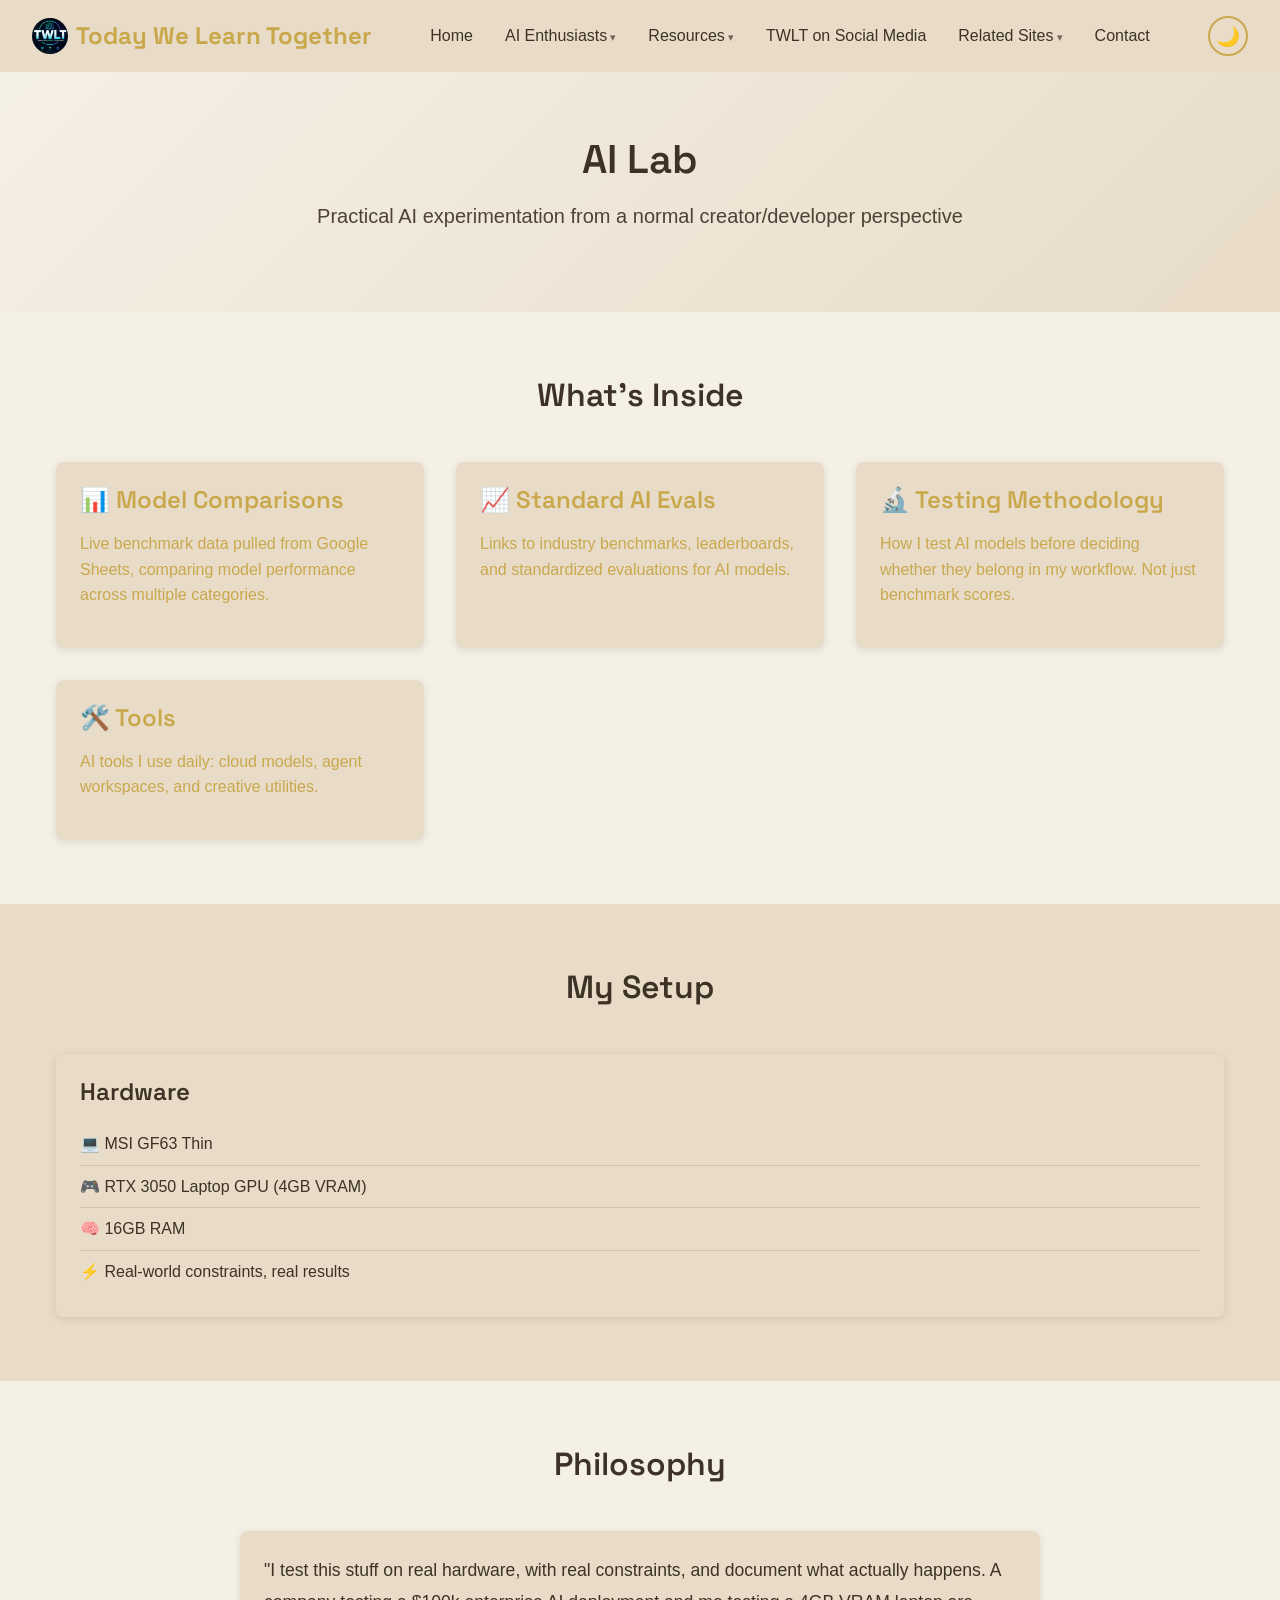
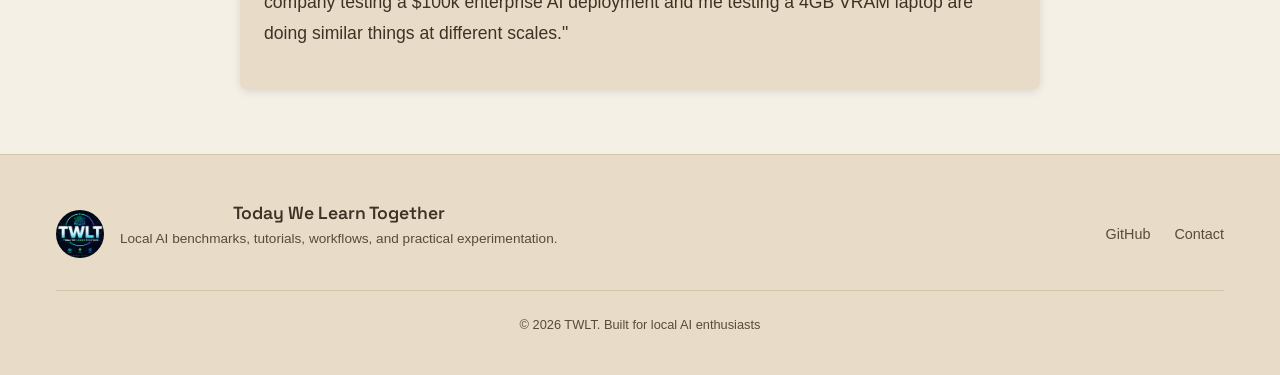
==== ai-lab.html @ fb03bf7e "First iteration" ====
<!DOCTYPE html>
<html lang="en">
<head>
    <meta charset="UTF-8">
    <meta name="viewport" content="width=device-width, initial-scale=1.0">
    <meta name="description" content="AI Lab - Model database, benchmarks, testing methodology, and tools for local AI experimentation.">
    <meta property="og:title" content="AI Lab | Today We Learn Together">
    <meta property="og:description" content="Model database, benchmarks, testing methodology, and tools for local AI experimentation.">
    <meta property="og:type" content="website">
    <meta property="og:url" content="https://petalscroll-studios.github.io/twlt/ai-lab.html">
    <meta property="og:image" content="https://petalscroll-studios.github.io/twlt/assets/images/og-image.jpg">
    <meta name="twitter:card" content="summary_large_image">
    <meta name="twitter:title" content="AI Lab | Today We Learn Together">
    <meta name="twitter:description" content="Model database, benchmarks, testing methodology, and tools for local AI experimentation.">
    <meta name="twitter:image" content="https://petalscroll-studios.github.io/twlt/assets/images/og-image.jpg">
    <link rel="icon" type="image/x-icon" href="favicon.ico">
    <title>AI Lab | Today We Learn Together</title>
    <link rel="stylesheet" href="css/base.css">
    <link rel="stylesheet" href="css/themes.css">
    <link rel="stylesheet" href="css/components.css">
    <link rel="stylesheet" href="css/responsive.css">
    <link rel="stylesheet" href="css/dropdowns.css">
    <link rel="stylesheet" href="css/site.css">
</head>
<body>
        <header>
        <nav class="navbar">
            <a href="index.html" class="logo"><img src="TWLT_emblem.png" alt="" class="nav-emblem"> Today We Learn Together</a>
            <button class="nav-toggle" aria-label="Toggle navigation">
                <span></span><span></span><span></span>
            </button>
            <ul class="nav-links">
                <li><a href="index.html">Home</a></li>
                <li class="nav-item">
                    <a>AI Enthusiasts</a>
                    <ul class="dropdown-menu">
                        <li><a href="ai-lab.html">AI Lab</a></li>
                        <li><a href="ai-lab/model-comparisons.html">Model Comparisons</a></li>
                        <li><a href="ai-lab/standard-ai-evals.html">Standard AI Evals</a></li>
                        <li><a href="ai-lab/testing-methodology.html">Testing Methodology</a></li>
                        <li><a href="ai-lab/tools.html">Tools</a></li>
                    </ul>
                </li>
                <li class="nav-item">
                    <a>Resources</a>
                    <ul class="dropdown-menu">
                        <li><a href="resources/yt-walkthroughs.html">YT vid walkthroughs</a></li>
                        <li><a href="resources/guides.html">Guides w/o vids</a></li>
                        <li><a href="resources/downloads.html">Downloads</a></li>
                    </ul>
                </li>
                <li><a href="https://www.youtube.com/@TWLT-LocalAIEdition" target="_blank" rel="noopener">TWLT on Social Media</a></li>
                <li class="nav-item">
                    <a>Related Sites</a>
                    <ul class="dropdown-menu">
                        <li><a href="https://petalscroll-studios.github.io/richard-sees/index.html">Richard Sees</a></li>
                        <li><a href="https://petalscroll-studios.github.io/petalscroll-studios/index.html">Petalscroll Studios (CC'''s)</a></li>
                        <li><a href="other-content-creators.html">Other Content Creators</a></li>
                    </ul>
                </li>
                <li><a href="contact.html">Contact</a></li>
            </ul>
            <button class="theme-toggle" aria-label="Toggle theme">🌙</button>
        </nav>
    </header>

    <main>
        <section class="hero">
            <div class="container">
                <h1>AI Lab</h1>
                <p>Practical AI experimentation from a normal creator/developer perspective</p>
            </div>
        </section>

        <section class="section">
            <div class="container">
                <h2 class="section-title">What's Inside</h2>
                <div class="grid-2">
                    <a href="ai-lab/model-comparisons.html" class="card">
                        <h3>📊 Model Comparisons</h3>
                        <p>Live benchmark data pulled from Google Sheets, comparing model performance across multiple categories.</p>
                    </a>
                    <a href="ai-lab/standard-ai-evals.html" class="card">
                        <h3>📈 Standard AI Evals</h3>
                        <p>Links to industry benchmarks, leaderboards, and standardized evaluations for AI models.</p>
                    </a>
                    <a href="ai-lab/testing-methodology.html" class="card">
                        <h3>🔬 Testing Methodology</h3>
                        <p>How I test AI models before deciding whether they belong in my workflow. Not just benchmark scores.</p>
                    </a>
                    <a href="ai-lab/tools.html" class="card">
                        <h3>🛠️ Tools</h3>
                        <p>AI tools I use daily: cloud models, agent workspaces, and creative utilities.</p>
                    </a>
                </div>
            </div>
        </section>

        <section class="section" style="background-color: var(--bg-secondary);">
            <div class="container">
                <h2 class="section-title">My Setup</h2>
                <div class="card">
                    <h3>Hardware</h3>
                    <ul style="list-style: none; padding: 0;">
                        <li style="padding: 0.5rem 0; border-bottom: 1px solid var(--border-color);">💻 MSI GF63 Thin</li>
                        <li style="padding: 0.5rem 0; border-bottom: 1px solid var(--border-color);">🎮 RTX 3050 Laptop GPU (4GB VRAM)</li>
                        <li style="padding: 0.5rem 0; border-bottom: 1px solid var(--border-color);">🧠 16GB RAM</li>
                        <li style="padding: 0.5rem 0;">⚡ Real-world constraints, real results</li>
                    </ul>
                </div>
            </div>
        </section>

        <section class="section">
            <div class="container">
                <h2 class="section-title">Philosophy</h2>
                <div class="card" style="max-width: 800px; margin: 0 auto;">
                    <p style="font-size: 1.1rem; line-height: 1.8;">"I test this stuff on real hardware, with real constraints, and document what actually happens. A company testing a $100k enterprise AI deployment and me testing a 4GB VRAM laptop are doing similar things at different scales."</p>
                </div>
            </div>
        </section>
    </main>

        <footer class="site-footer">
        <div class="container">
            <div class="footer-content">
                <div class="footer-brand">
                    <img src="TWLT_emblem.png" alt="TWLT emblem" class="footer-emblem">
                    <div class="footer-info">
                        <h3 class="footer-title">Today We Learn Together</h3>
                        <p class="footer-description">Local AI benchmarks, tutorials, workflows, and practical experimentation.</p>
                    </div>
                </div>
                <div class="footer-links">
                    <a href="#">GitHub</a>
                    <a href="contact.html">Contact</a>
                </div>
            </div>
            <div class="footer-bottom">
                <p>&copy; 2026 TWLT. Built for local AI enthusiasts</p>
            </div>
        </div>
    </footer>

    <script src="js/theme.js"></script>
    <script src="js/nav.js"></script>
</body>
</html>
---- css/base.css ----
/* base.css */
*, *::before, *::after {
    box-sizing: border-box;
    margin: 0;
    padding: 0;
}

html {
    font-size: 16px;
    scroll-behavior: smooth;
}

body {
    font-family: 'Inter', -apple-system, BlinkMacSystemFont, 'Segoe UI', Roboto, sans-serif;
    line-height: 1.6;
    min-height: 100vh;
    display: flex;
    flex-direction: column;
    background-color: var(--bg-primary);
    color: var(--text-primary);
}

a {
    color: var(--accent-primary);
    text-decoration: none;
    transition: color 0.3s ease;
}

a:hover {
    color: var(--accent-secondary);
}

img {
    max-width: 100%;
    height: auto;
}

.container {
    width: 100%;
    max-width: 1200px;
    margin: 0 auto;
    padding: 0 1rem;
}

/* Typography */
h1, h2, h3, h4, h5, h6 {
    font-weight: 600;
    line-height: 1.2;
    margin-bottom: 1rem;
}

h1 { font-size: 2.5rem; }
h2 { font-size: 2rem; }
h3 { font-size: 1.5rem; }
h4 { font-size: 1.25rem; }

p {
    margin-bottom: 1rem;
}

/* Navigation */
.navbar {
    display: flex;
    justify-content: space-between;
    align-items: center;
    padding: 1rem 2rem;
    background-color: var(--bg-secondary);
    position: sticky;
    top: 0;
    z-index: 100;
}

.logo {
    font-size: 1.5rem;
    font-weight: 700;
    color: var(--accent-primary);
}

.nav-links {
    display: flex;
    list-style: none;
    gap: 2rem;
}

.nav-links a {
    color: var(--text-primary);
    font-weight: 500;
}

.nav-links a:hover,
.nav-links a.active {
    color: var(--accent-primary);
}

.nav-toggle {
    display: none;
    flex-direction: column;
    gap: 5px;
    background: none;
    border: none;
    cursor: pointer;
}

.nav-toggle span {
    width: 25px;
    height: 3px;
    background-color: var(--text-primary);
    transition: 0.3s;
}

.theme-toggle {
    background: none;
    border: 2px solid var(--accent-primary);
    border-radius: 50%;
    width: 40px;
    height: 40px;
    font-size: 1.2rem;
    cursor: pointer;
    transition: all 0.3s ease;
}

.theme-toggle:hover {
    background-color: var(--accent-primary);
    color: var(--bg-primary);
}

/* Hero Section */
.hero {
    padding: 4rem 2rem;
    text-align: center;
    background: linear-gradient(135deg, var(--bg-primary), var(--bg-secondary));
}

.hero h1 {
    margin-bottom: 1rem;
}

.hero p {
    font-size: 1.25rem;
    opacity: 0.9;
}

/* Footer */
footer {
    margin-top: auto;
    padding: 2rem;
    text-align: center;
    background-color: var(--bg-secondary);
}

/* Mobile Responsive */
@media (max-width: 768px) {
    .nav-toggle {
        display: flex;
    }
    
    .nav-links {
        position: fixed;
        top: 70px;
        left: 0;
        right: 0;
        background-color: var(--bg-secondary);
        flex-direction: column;
        align-items: center;
        padding: 2rem;
        gap: 1.5rem;
        transform: translateY(-100%);
        opacity: 0;
        visibility: hidden;
        transition: all 0.3s ease;
    }
    
    .nav-links.active {
        transform: translateY(0);
        opacity: 1;
        visibility: visible;
    }
    
    h1 { font-size: 2rem; }
    h2 { font-size: 1.5rem; }
}
---- css/themes.css ----
/* themes.css */
:root {
    /* Hybrid Scroll (default for light mode) */
    --bg-primary: #f5f0e6;
    --bg-secondary: #e8dcc8;
    --accent-primary: #c9a84c;
    --accent-secondary: #b8860b;
    --text-primary: #3d3225;
    --text-secondary: #5a4a3a;
    --border-color: #d4c4a8;
    --shadow-color: rgba(0, 0, 0, 0.1);
}

[data-theme="dark"] {
    /* Dark Fantasy */
    --bg-primary: #0f0f23;
    --bg-secondary: #1a1a2e;
    --accent-primary: #9b59b6;
    --accent-secondary: #8e44ad;
    --text-primary: #e0e0e0;
    --text-secondary: #b0b0b0;
    --border-color: #3a3a5c;
    --shadow-color: rgba(0, 0, 0, 0.3);
}

@media (prefers-color-scheme: dark) {
    :root:not([data-theme="light"]) {
        --bg-primary: #0f0f23;
        --bg-secondary: #1a1a2e;
        --accent-primary: #9b59b6;
        --accent-secondary: #8e44ad;
        --text-primary: #e0e0e0;
        --text-secondary: #b0b0b0;
        --border-color: #3a3a5c;
        --shadow-color: rgba(0, 0, 0, 0.3);
    }
}
---- css/components.css ----
/* components.css */
/* Cards */
.card {
    background-color: var(--bg-secondary);
    border-radius: 8px;
    padding: 1.5rem;
    box-shadow: 0 2px 8px var(--shadow-color);
    transition: transform 0.3s ease, box-shadow 0.3s ease;
}

.card:hover {
    transform: translateY(-4px);
    box-shadow: 0 4px 16px var(--shadow-color);
}

/* Sections */
.section {
    padding: 4rem 2rem;
}

.section-title {
    text-align: center;
    margin-bottom: 3rem;
}

/* Grid layouts */
.grid-2 {
    display: grid;
    grid-template-columns: repeat(auto-fit, minmax(300px, 1fr));
    gap: 2rem;
}

.grid-3 {
    display: grid;
    grid-template-columns: repeat(auto-fit, minmax(250px, 1fr));
    gap: 1.5rem;
}

/* Buttons */
.btn {
    display: inline-block;
    padding: 0.75rem 1.5rem;
    border-radius: 4px;
    font-weight: 500;
    text-align: center;
    transition: all 0.3s ease;
    cursor: pointer;
}

.btn-primary {
    background-color: var(--accent-primary);
    color: var(--bg-primary);
    border: none;
}

.btn-primary:hover {
    background-color: var(--accent-secondary);
    color: var(--bg-primary);
}

.btn-secondary {
    background-color: transparent;
    color: var(--accent-primary);
    border: 2px solid var(--accent-primary);
}

.btn-secondary:hover {
    background-color: var(--accent-primary);
    color: var(--bg-primary);
}

/* Hero variants */
.hero-featured {
    padding: 6rem 2rem;
    text-align: center;
    background: linear-gradient(135deg, var(--bg-primary) 0%, var(--bg-secondary) 100%);
    position: relative;
    overflow: hidden;
}

.hero-actions {
    display: flex;
    gap: 1rem;
    justify-content: center;
    margin-top: 2rem;
}

/* Featured game card */
.featured-game {
    display: grid;
    grid-template-columns: 1fr 1fr;
    gap: 3rem;
    align-items: center;
    padding: 3rem;
}

@media (max-width: 768px) {
    .featured-game {
        grid-template-columns: 1fr;
        text-align: center;
    }
}

/* Stats */
.stats {
    display: flex;
    justify-content: center;
    gap: 3rem;
    flex-wrap: wrap;
    padding: 2rem;
}

.stat {
    text-align: center;
}

.stat-number {
    font-size: 2.5rem;
    font-weight: 700;
    color: var(--accent-primary);
}

.stat-label {
    font-size: 0.9rem;
    color: var(--text-secondary);
    text-transform: uppercase;
    letter-spacing: 1px;
}

/* Social links */
.social-links {
    display: flex;
    justify-content: center;
    gap: 1.5rem;
    margin-top: 2rem;
}

.social-links a {
    display: flex;
    align-items: center;
    justify-content: center;
    width: 50px;
    height: 50px;
    border-radius: 50%;
    background-color: var(--bg-secondary);
    color: var(--text-primary);
    font-size: 1.5rem;
    transition: all 0.3s ease;
}

.social-links a:hover {
    background-color: var(--accent-primary);
    color: var(--bg-primary);
    transform: scale(1.1);
}

/* Footer */
.site-footer {
    margin-top: auto;
    padding: 3rem 0 1.5rem;
    border-top: 1px solid var(--border-color);
    background-color: var(--bg-secondary);
}

.footer-content {
    display: flex;
    justify-content: space-between;
    align-items: center;
    flex-wrap: wrap;
    gap: 2rem;
    margin-bottom: 1.5rem;
}

.footer-brand {
    display: flex;
    align-items: center;
    gap: 1rem;
}

.footer-emblem {
    width: 48px;
    height: 48px;
    border-radius: 50%;
    object-fit: cover;
}

.footer-title {
    font-size: 1.1rem;
    margin-bottom: 0.25rem;
}

.footer-description {
    font-size: 0.85rem;
    color: var(--text-secondary);
}

.footer-links {
    display: flex;
    gap: 1.5rem;
}

.footer-links a {
    color: var(--text-secondary);
    font-size: 0.9rem;
}

.footer-links a:hover {
    color: var(--accent-primary);
}

.footer-bottom {
    text-align: center;
    padding-top: 1.5rem;
    border-top: 1px solid var(--border-color);
    font-size: 0.8rem;
    color: var(--text-secondary);
}

@media (max-width: 768px) {
    .footer-content {
        flex-direction: column;
        text-align: center;
    }
    .footer-brand {
        flex-direction: column;
    }
}
---- css/responsive.css ----
/* responsive.css */

/* Tablet */
@media (max-width: 992px) {
    .featured-game {
        grid-template-columns: 1fr;
        text-align: center;
    }
    
    .stats {
        gap: 2rem;
    }
    
    .game-info {
        grid-template-columns: 1fr;
    }
}

/* Mobile */
@media (max-width: 768px) {
    h1 { font-size: 2rem; }
    h2 { font-size: 1.5rem; }
    
    .section {
        padding: 3rem 1rem;
    }
    
    .hero-featured {
        padding: 4rem 1rem;
    }
    
    .grid-2, .grid-3 {
        grid-template-columns: 1fr;
    }
}

/* Small Mobile */
@media (max-width: 480px) {
    .navbar {
        padding: 1rem;
    }
    
    .logo {
        font-size: 1.25rem;
    }
    
    .btn {
        padding: 0.5rem 1rem;
        font-size: 0.9rem;
    }
    
    .hero h1 {
        font-size: 1.75rem;
    }
    
    .hero p {
        font-size: 1rem;
    }
    
    .social-links a {
        width: 40px;
        height: 40px;
        font-size: 1.2rem;
    }
    
    .featured-game {
        padding: 1.5rem;
    }
}
---- css/dropdowns.css ----
/* dropdowns.css - Navigation dropdown styles */

/* Dropdown container */
.nav-item {
    position: relative;
}

/* Dropdown toggle - items with dropdowns */
.nav-item > a::after {
    content: ' ▾';
    font-size: 0.7em;
    opacity: 0.7;
}

/* Dropdown menu */
.dropdown-menu {
    display: none;
    position: absolute;
    top: 100%;
    left: 0;
    min-width: 200px;
    background: var(--bg-secondary);
    border-radius: 4px;
    box-shadow: 0 4px 16px var(--shadow-color);
    z-index: 1000;
    list-style: none;
    padding: 0.5rem 0;
    margin: 0;
}

/* Show dropdown on hover/focus */
.nav-item:hover > .dropdown-menu,
.nav-item:focus-within > .dropdown-menu {
    display: block;
}

/* Dropdown items */
.dropdown-menu li a {
    display: block;
    padding: 0.75rem 1.5rem;
    color: var(--text-primary);
    text-decoration: none;
    transition: background 0.2s ease;
}

.dropdown-menu li a:hover {
    background: var(--bg-primary);
    color: var(--accent-primary);
}

/* Mobile adjustments */
@media (max-width: 768px) {
    .dropdown-menu {
        position: static;
        box-shadow: none;
        background: var(--bg-primary);
        padding-left: 1rem;
    }

    .nav-item > a::after {
        content: ' +';
    }

    .nav-item.open > a::after {
        content: ' −';
    }

    .nav-item.open > .dropdown-menu {
        display: block;
    }
}
---- css/site.css ----
/* site.css — TWLT specific */
@import url('https://fonts.googleapis.com/css2?family=Space+Grotesk:wght@400;500;600;700&display=swap');

h1, h2, h3, h4, h5, h6 {
    font-family: 'Space Grotesk', sans-serif;
}

.logo {
    font-family: 'Space Grotesk', sans-serif;
}

/* Nav emblem styling */
.logo {
    display: flex;
    align-items: center;
    gap: 0.5rem;
}

.nav-emblem {
    width: 36px;
    height: 36px;
    border-radius: 50%;
    object-fit: cover;
}
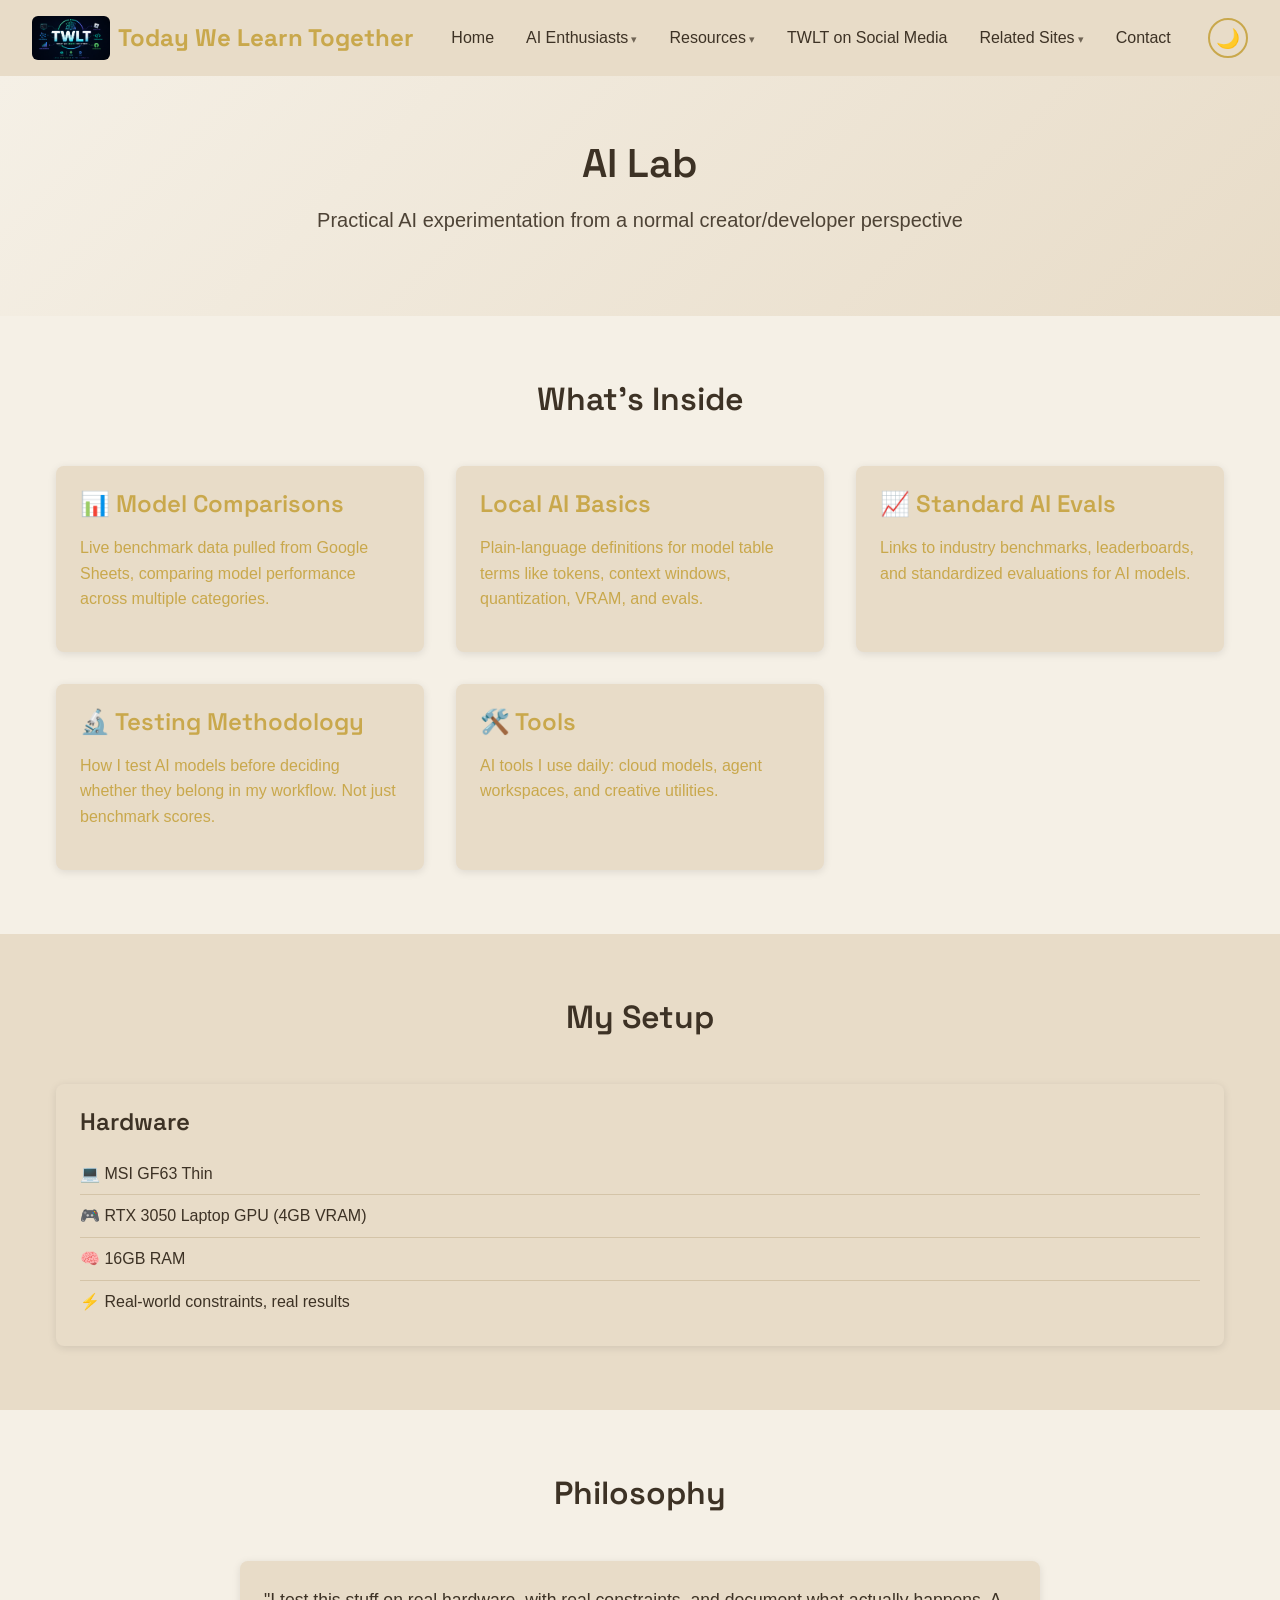
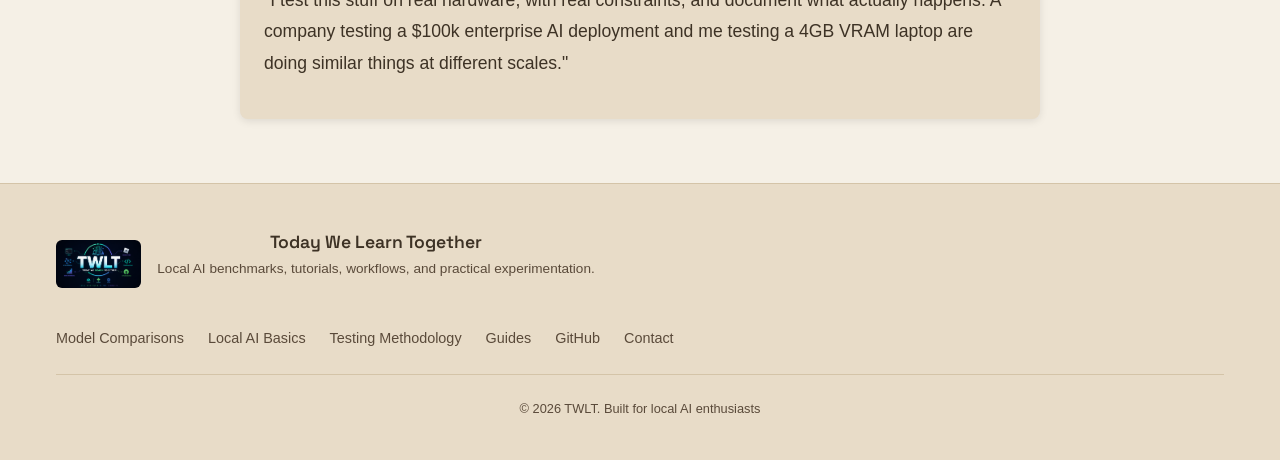
==== commit e6d6ccd6: "Add local AI basics and homepage banner polish" ====
--- a/ai-lab.html
+++ b/ai-lab.html
@@ -7,12 +7,12 @@
     <meta property="og:title" content="AI Lab | Today We Learn Together">
     <meta property="og:description" content="Model database, benchmarks, testing methodology, and tools for local AI experimentation.">
     <meta property="og:type" content="website">
-    <meta property="og:url" content="https://petalscroll-studios.github.io/twlt/ai-lab.html">
-    <meta property="og:image" content="https://petalscroll-studios.github.io/twlt/assets/images/og-image.jpg">
+    <meta property="og:url" content="https://twlt-today-we-learn-together.github.io/mainsite/ai-lab.html">
+    <meta property="og:image" content="https://twlt-today-we-learn-together.github.io/mainsite/TWLT_emblem.png">
     <meta name="twitter:card" content="summary_large_image">
     <meta name="twitter:title" content="AI Lab | Today We Learn Together">
     <meta name="twitter:description" content="Model database, benchmarks, testing methodology, and tools for local AI experimentation.">
-    <meta name="twitter:image" content="https://petalscroll-studios.github.io/twlt/assets/images/og-image.jpg">
+    <meta name="twitter:image" content="https://twlt-today-we-learn-together.github.io/mainsite/TWLT_emblem.png">
     <link rel="icon" type="image/x-icon" href="favicon.ico">
     <title>AI Lab | Today We Learn Together</title>
     <link rel="stylesheet" href="css/base.css">
@@ -36,6 +36,7 @@
                     <ul class="dropdown-menu">
                         <li><a href="ai-lab.html">AI Lab</a></li>
                         <li><a href="ai-lab/model-comparisons.html">Model Comparisons</a></li>
+                        <li><a href="ai-lab/local-ai-basics.html">Local AI Basics</a></li>
                         <li><a href="ai-lab/standard-ai-evals.html">Standard AI Evals</a></li>
                         <li><a href="ai-lab/testing-methodology.html">Testing Methodology</a></li>
                         <li><a href="ai-lab/tools.html">Tools</a></li>
@@ -53,8 +54,8 @@
                 <li class="nav-item">
                     <a>Related Sites</a>
                     <ul class="dropdown-menu">
-                        <li><a href="https://petalscroll-studios.github.io/richard-sees/index.html">Richard Sees</a></li>
-                        <li><a href="https://petalscroll-studios.github.io/petalscroll-studios/index.html">Petalscroll Studios (CC'''s)</a></li>
+                        <li><a href="https://richard-sees.github.io/mainsite/index.html">Richard Sees</a></li>
+                        <li><a href="https://petalscroll-studios.github.io/mainsite/index.html">PetalScroll Studios (CC'''s)</a></li>
                         <li><a href="other-content-creators.html">Other Content Creators</a></li>
                     </ul>
                 </li>
@@ -79,6 +80,10 @@
                     <a href="ai-lab/model-comparisons.html" class="card">
                         <h3>📊 Model Comparisons</h3>
                         <p>Live benchmark data pulled from Google Sheets, comparing model performance across multiple categories.</p>
+                    </a>
+                    <a href="ai-lab/local-ai-basics.html" class="card">
+                        <h3>Local AI Basics</h3>
+                        <p>Plain-language definitions for model table terms like tokens, context windows, quantization, VRAM, and evals.</p>
                     </a>
                     <a href="ai-lab/standard-ai-evals.html" class="card">
                         <h3>📈 Standard AI Evals</h3>
@@ -132,7 +137,11 @@
                     </div>
                 </div>
                 <div class="footer-links">
-                    <a href="#">GitHub</a>
+                    <a href="ai-lab/model-comparisons.html">Model Comparisons</a>
+                    <a href="ai-lab/local-ai-basics.html">Local AI Basics</a>
+                    <a href="ai-lab/testing-methodology.html">Testing Methodology</a>
+                    <a href="resources/guides.html">Guides</a>
+                    <a href="https://github.com/twlt-today-we-learn-together">GitHub</a>
                     <a href="contact.html">Contact</a>
                 </div>
             </div>
@@ -145,4 +154,4 @@
     <script src="js/theme.js"></script>
     <script src="js/nav.js"></script>
 </body>
-</html>+</html>
--- a/css/base.css
+++ b/css/base.css
@@ -179,3 +179,11 @@
     h1 { font-size: 2rem; }
     h2 { font-size: 1.5rem; }
 }
+
+/* Keyboard focus visibility (2026-07-09 polish pass — this file is
+   shared: keep byte-identical across all three sites) */
+a:focus-visible,
+button:focus-visible {
+    outline: 2px solid currentColor;
+    outline-offset: 2px;
+}
--- a/css/components.css
+++ b/css/components.css
@@ -78,6 +78,31 @@
     overflow: hidden;
 }
 
+.hero-brand-media {
+    display: block;
+    height: auto;
+    object-fit: contain;
+    margin: 0 auto 2rem;
+}
+
+.hero-brand-media--wide {
+    width: 100%;
+    max-width: 840px;
+    border-radius: 8px;
+    background-color: var(--bg-secondary);
+    box-shadow: 0 4px 16px var(--shadow-color);
+}
+
+.hero-brand-media--emblem {
+    width: min(100%, 390px);
+    max-width: 390px;
+    padding: 1rem;
+    border: 1px solid var(--border-color);
+    border-radius: 8px;
+    background-color: var(--bg-secondary);
+    box-shadow: 0 4px 16px var(--shadow-color);
+}
+
 .hero-actions {
     display: flex;
     gap: 1rem;
@@ -95,6 +120,10 @@
 }
 
 @media (max-width: 768px) {
+    .hero-brand-media--emblem {
+        padding: 0.75rem;
+    }
+
     .featured-game {
         grid-template-columns: 1fr;
         text-align: center;
--- a/css/site.css
+++ b/css/site.css
@@ -17,8 +17,21 @@
 }
 
 .nav-emblem {
-    width: 36px;
-    height: 36px;
-    border-radius: 50%;
-    object-fit: cover;
+    /* The TWLT emblem is a wide banner (~16:9): a circular crop
+       shows only an unreadable center sliver. Show the full wordmark
+       at nav height with softened corners instead. */
+    width: auto;
+    height: 44px;
+    max-width: 88px;
+    border-radius: 6px;
+    object-fit: contain;
 }
+
+/* Same banner-shape problem in the footer: override the shared
+   48px circle (components.css) with a full-width treatment. */
+.footer-emblem {
+    width: auto;
+    height: 48px;
+    border-radius: 6px;
+    object-fit: contain;
+}
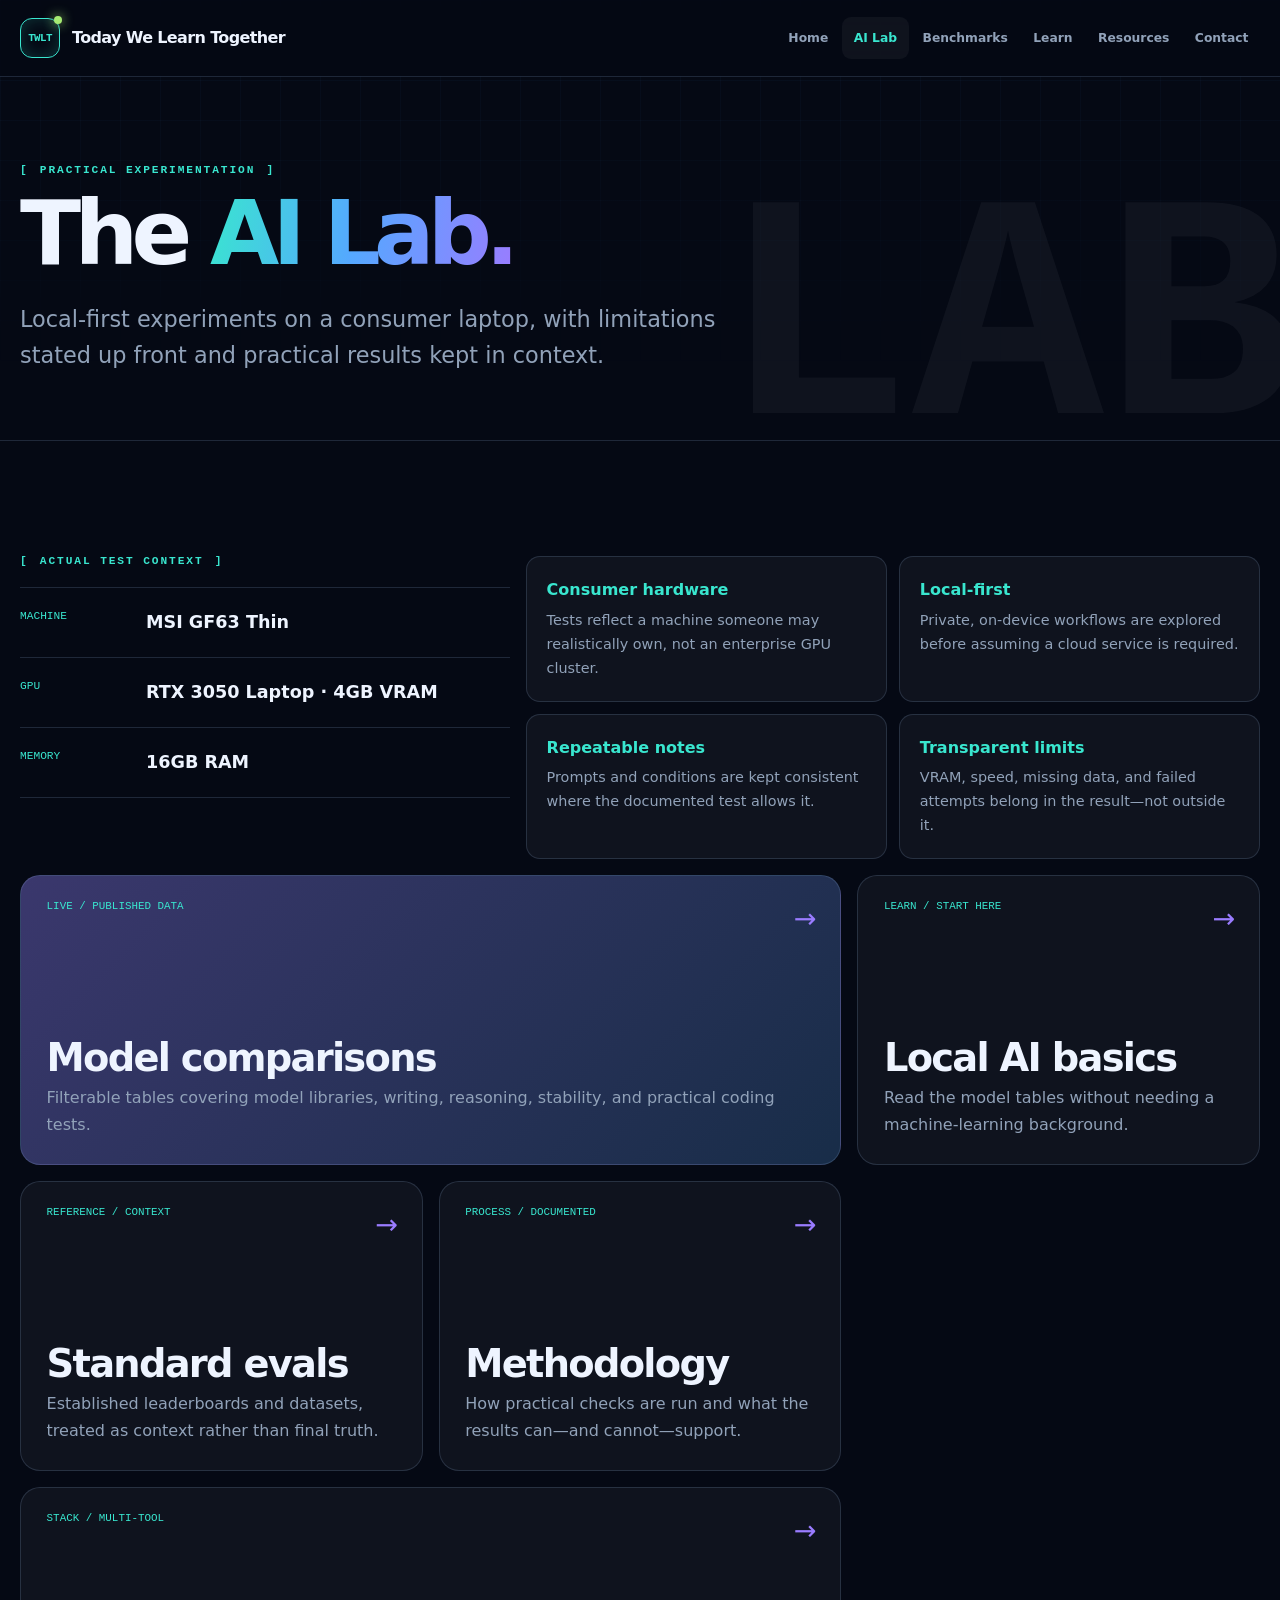
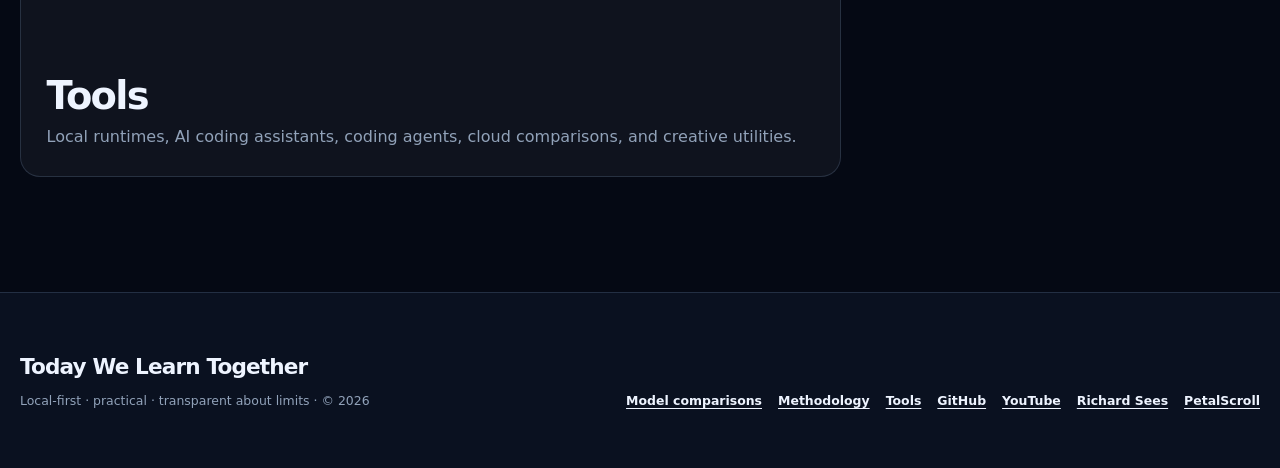
==== commit 9ebaaebc: "Finalize website redesign" ====
--- a/ai-lab.html
+++ b/ai-lab.html
@@ -1,157 +1,35 @@
-<!DOCTYPE html>
-<html lang="en">
-<head>
-    <meta charset="UTF-8">
-    <meta name="viewport" content="width=device-width, initial-scale=1.0">
-    <meta name="description" content="AI Lab - Model database, benchmarks, testing methodology, and tools for local AI experimentation.">
-    <meta property="og:title" content="AI Lab | Today We Learn Together">
-    <meta property="og:description" content="Model database, benchmarks, testing methodology, and tools for local AI experimentation.">
+<!doctype html>
+<html lang="en"><head><meta charset="utf-8"><meta name="viewport" content="width=device-width, initial-scale=1"><meta name="description" content="The TWLT local AI lab: comparisons, methodology, evaluations, and tools.">
+    <!-- SOCIAL-METADATA:START -->
+    <link rel="canonical" href="https://twlt-today-we-learn-together.github.io/mainsite/ai-lab.html">
+    <meta property="og:title" content="AI Lab — Today We Learn Together">
+    <meta property="og:description" content="The TWLT local AI lab: comparisons, methodology, evaluations, and tools.">
     <meta property="og:type" content="website">
     <meta property="og:url" content="https://twlt-today-we-learn-together.github.io/mainsite/ai-lab.html">
-    <meta property="og:image" content="https://twlt-today-we-learn-together.github.io/mainsite/TWLT_emblem.png">
+    <meta property="og:image" content="https://twlt-today-we-learn-together.github.io/mainsite/assets/share-card.webp">
+    <meta property="og:image:width" content="1200">
+    <meta property="og:image:height" content="630">
+    <meta property="og:image:alt" content="Today We Learn Together — practical local AI on real consumer hardware">
     <meta name="twitter:card" content="summary_large_image">
-    <meta name="twitter:title" content="AI Lab | Today We Learn Together">
-    <meta name="twitter:description" content="Model database, benchmarks, testing methodology, and tools for local AI experimentation.">
-    <meta name="twitter:image" content="https://twlt-today-we-learn-together.github.io/mainsite/TWLT_emblem.png">
-    <link rel="icon" type="image/x-icon" href="favicon.ico">
-    <title>AI Lab | Today We Learn Together</title>
-    <link rel="stylesheet" href="css/base.css">
-    <link rel="stylesheet" href="css/themes.css">
-    <link rel="stylesheet" href="css/components.css">
-    <link rel="stylesheet" href="css/responsive.css">
-    <link rel="stylesheet" href="css/dropdowns.css">
-    <link rel="stylesheet" href="css/site.css">
-</head>
-<body>
-        <header>
-        <nav class="navbar">
-            <a href="index.html" class="logo"><img src="TWLT_emblem.png" alt="" class="nav-emblem"> Today We Learn Together</a>
-            <button class="nav-toggle" aria-label="Toggle navigation">
+    <meta name="twitter:title" content="AI Lab — Today We Learn Together">
+    <meta name="twitter:description" content="The TWLT local AI lab: comparisons, methodology, evaluations, and tools.">
+    <meta name="twitter:image" content="https://twlt-today-we-learn-together.github.io/mainsite/assets/share-card.webp">
+    <meta name="twitter:image:alt" content="Today We Learn Together — practical local AI on real consumer hardware">
+    <!-- SOCIAL-METADATA:END --><title>AI Lab — Today We Learn Together</title><link rel="icon" href="favicon.ico"><link rel="stylesheet" href="css/site.css"></head><body data-page="lab" data-root="."><a class="skip-link" href="#main">Skip to content</a><!-- STATIC-SHELL:HEADER:START -->
+    <header class="site-header">
+        <nav class="shell nav" aria-label="Primary navigation">
+            <a class="brand" href="./index.html" aria-label="Today We Learn Together home"><span class="brand-mark" aria-hidden="true">TWLT</span><span>Today We Learn Together</span></a>
+            <button class="nav-toggle" type="button" aria-expanded="false" aria-controls="site-nav" aria-label="Open navigation">
                 <span></span><span></span><span></span>
             </button>
-            <ul class="nav-links">
-                <li><a href="index.html">Home</a></li>
-                <li class="nav-item">
-                    <a>AI Enthusiasts</a>
-                    <ul class="dropdown-menu">
-                        <li><a href="ai-lab.html">AI Lab</a></li>
-                        <li><a href="ai-lab/model-comparisons.html">Model Comparisons</a></li>
-                        <li><a href="ai-lab/local-ai-basics.html">Local AI Basics</a></li>
-                        <li><a href="ai-lab/standard-ai-evals.html">Standard AI Evals</a></li>
-                        <li><a href="ai-lab/testing-methodology.html">Testing Methodology</a></li>
-                        <li><a href="ai-lab/tools.html">Tools</a></li>
-                    </ul>
-                </li>
-                <li class="nav-item">
-                    <a>Resources</a>
-                    <ul class="dropdown-menu">
-                        <li><a href="resources/yt-walkthroughs.html">YT vid walkthroughs</a></li>
-                        <li><a href="resources/guides.html">Guides w/o vids</a></li>
-                        <li><a href="resources/downloads.html">Downloads</a></li>
-                    </ul>
-                </li>
-                <li><a href="https://www.youtube.com/@TWLT-LocalAIEdition" target="_blank" rel="noopener">TWLT on Social Media</a></li>
-                <li class="nav-item">
-                    <a>Related Sites</a>
-                    <ul class="dropdown-menu">
-                        <li><a href="https://richard-sees.github.io/mainsite/index.html">Richard Sees</a></li>
-                        <li><a href="https://petalscroll-studios.github.io/mainsite/index.html">PetalScroll Studios (CC'''s)</a></li>
-                        <li><a href="other-content-creators.html">Other Content Creators</a></li>
-                    </ul>
-                </li>
-                <li><a href="contact.html">Contact</a></li>
-            </ul>
-            <button class="theme-toggle" aria-label="Toggle theme">🌙</button>
+            <ul class="nav-links" id="site-nav"><li><a href="./index.html">Home</a></li><li><a href="./ai-lab.html" aria-current="page">AI Lab</a></li><li><a href="./ai-lab/model-comparisons.html">Benchmarks</a></li><li><a href="./ai-lab/local-ai-basics.html">Learn</a></li><li><a href="./resources/yt-walkthroughs.html">Resources</a></li><li><a href="./contact.html">Contact</a></li></ul>
         </nav>
     </header>
-
-    <main>
-        <section class="hero">
-            <div class="container">
-                <h1>AI Lab</h1>
-                <p>Practical AI experimentation from a normal creator/developer perspective</p>
-            </div>
-        </section>
-
-        <section class="section">
-            <div class="container">
-                <h2 class="section-title">What's Inside</h2>
-                <div class="grid-2">
-                    <a href="ai-lab/model-comparisons.html" class="card">
-                        <h3>📊 Model Comparisons</h3>
-                        <p>Live benchmark data pulled from Google Sheets, comparing model performance across multiple categories.</p>
-                    </a>
-                    <a href="ai-lab/local-ai-basics.html" class="card">
-                        <h3>Local AI Basics</h3>
-                        <p>Plain-language definitions for model table terms like tokens, context windows, quantization, VRAM, and evals.</p>
-                    </a>
-                    <a href="ai-lab/standard-ai-evals.html" class="card">
-                        <h3>📈 Standard AI Evals</h3>
-                        <p>Links to industry benchmarks, leaderboards, and standardized evaluations for AI models.</p>
-                    </a>
-                    <a href="ai-lab/testing-methodology.html" class="card">
-                        <h3>🔬 Testing Methodology</h3>
-                        <p>How I test AI models before deciding whether they belong in my workflow. Not just benchmark scores.</p>
-                    </a>
-                    <a href="ai-lab/tools.html" class="card">
-                        <h3>🛠️ Tools</h3>
-                        <p>AI tools I use daily: cloud models, agent workspaces, and creative utilities.</p>
-                    </a>
-                </div>
-            </div>
-        </section>
-
-        <section class="section" style="background-color: var(--bg-secondary);">
-            <div class="container">
-                <h2 class="section-title">My Setup</h2>
-                <div class="card">
-                    <h3>Hardware</h3>
-                    <ul style="list-style: none; padding: 0;">
-                        <li style="padding: 0.5rem 0; border-bottom: 1px solid var(--border-color);">💻 MSI GF63 Thin</li>
-                        <li style="padding: 0.5rem 0; border-bottom: 1px solid var(--border-color);">🎮 RTX 3050 Laptop GPU (4GB VRAM)</li>
-                        <li style="padding: 0.5rem 0; border-bottom: 1px solid var(--border-color);">🧠 16GB RAM</li>
-                        <li style="padding: 0.5rem 0;">⚡ Real-world constraints, real results</li>
-                    </ul>
-                </div>
-            </div>
-        </section>
-
-        <section class="section">
-            <div class="container">
-                <h2 class="section-title">Philosophy</h2>
-                <div class="card" style="max-width: 800px; margin: 0 auto;">
-                    <p style="font-size: 1.1rem; line-height: 1.8;">"I test this stuff on real hardware, with real constraints, and document what actually happens. A company testing a $100k enterprise AI deployment and me testing a 4GB VRAM laptop are doing similar things at different scales."</p>
-                </div>
-            </div>
-        </section>
-    </main>
-
-        <footer class="site-footer">
-        <div class="container">
-            <div class="footer-content">
-                <div class="footer-brand">
-                    <img src="TWLT_emblem.png" alt="TWLT emblem" class="footer-emblem">
-                    <div class="footer-info">
-                        <h3 class="footer-title">Today We Learn Together</h3>
-                        <p class="footer-description">Local AI benchmarks, tutorials, workflows, and practical experimentation.</p>
-                    </div>
-                </div>
-                <div class="footer-links">
-                    <a href="ai-lab/model-comparisons.html">Model Comparisons</a>
-                    <a href="ai-lab/local-ai-basics.html">Local AI Basics</a>
-                    <a href="ai-lab/testing-methodology.html">Testing Methodology</a>
-                    <a href="resources/guides.html">Guides</a>
-                    <a href="https://github.com/twlt-today-we-learn-together">GitHub</a>
-                    <a href="contact.html">Contact</a>
-                </div>
-            </div>
-            <div class="footer-bottom">
-                <p>&copy; 2026 TWLT. Built for local AI enthusiasts</p>
-            </div>
+    <!-- STATIC-SHELL:HEADER:END --><main id="main"><section class="page-hero compact-hero" data-code="LAB"><div class="shell reveal"><p class="kicker">Practical experimentation</p><h1 class="display">The <span class="gradient-text">AI Lab.</span></h1><p class="lede">Local-first experiments on a consumer laptop, with limitations stated up front and practical results kept in context.</p></div></section><section class="section"><div class="shell"><div class="lab-summary reveal"><div><p class="kicker">Actual test context</p><div class="spec-list"><div class="spec"><span>Machine</span><strong>MSI GF63 Thin</strong></div><div class="spec"><span>GPU</span><strong>RTX 3050 Laptop · 4GB VRAM</strong></div><div class="spec"><span>Memory</span><strong>16GB RAM</strong></div></div></div><div class="lab-principles"><article class="principle"><strong>Consumer hardware</strong><p>Tests reflect a machine someone may realistically own, not an enterprise GPU cluster.</p></article><article class="principle"><strong>Local-first</strong><p>Private, on-device workflows are explored before assuming a cloud service is required.</p></article><article class="principle"><strong>Repeatable notes</strong><p>Prompts and conditions are kept consistent where the documented test allows it.</p></article><article class="principle"><strong>Transparent limits</strong><p>VRAM, speed, missing data, and failed attempts belong in the result—not outside it.</p></article></div></div><div class="bento"><a class="lab-card wide accent reveal" href="ai-lab/model-comparisons.html"><span class="index">LIVE / PUBLISHED DATA</span><span class="arrow">→</span><div><h3>Model comparisons</h3><p>Filterable tables covering model libraries, writing, reasoning, stability, and practical coding tests.</p></div></a><a class="lab-card reveal" href="ai-lab/local-ai-basics.html"><span class="index">LEARN / START HERE</span><span class="arrow">→</span><div><h3>Local AI basics</h3><p>Read the model tables without needing a machine-learning background.</p></div></a><a class="lab-card reveal" href="ai-lab/standard-ai-evals.html"><span class="index">REFERENCE / CONTEXT</span><span class="arrow">→</span><div><h3>Standard evals</h3><p>Established leaderboards and datasets, treated as context rather than final truth.</p></div></a><a class="lab-card reveal" href="ai-lab/testing-methodology.html"><span class="index">PROCESS / DOCUMENTED</span><span class="arrow">→</span><div><h3>Methodology</h3><p>How practical checks are run and what the results can—and cannot—support.</p></div></a><a class="lab-card wide reveal" href="ai-lab/tools.html"><span class="index">STACK / MULTI-TOOL</span><span class="arrow">→</span><div><h3>Tools</h3><p>Local runtimes, AI coding assistants, coding agents, cloud comparisons, and creative utilities.</p></div></a></div></div></section></main><!-- STATIC-SHELL:FOOTER:START -->
+    <footer class="site-footer">
+        <div class="shell footer-grid">
+            <div><div class="footer-brand">Today We Learn Together</div><p class="footer-copy">Local-first · practical · transparent about limits · © 2026</p></div>
+            <div class="footer-links"><a href="./ai-lab/model-comparisons.html">Model comparisons</a><a href="./ai-lab/testing-methodology.html">Methodology</a><a href="./ai-lab/tools.html">Tools</a><a href="https://github.com/twlt-today-we-learn-together" target="_blank" rel="noopener">GitHub</a><a href="https://www.youtube.com/@TWLT-LocalAIEdition" target="_blank" rel="noopener">YouTube</a><a href="https://richard-sees.github.io/mainsite/" target="_blank" rel="noopener">Richard Sees</a><a href="https://petalscroll-studios.github.io/mainsite/" target="_blank" rel="noopener">PetalScroll</a></div>
         </div>
     </footer>
-
-    <script src="js/theme.js"></script>
-    <script src="js/nav.js"></script>
-</body>
-</html>
+    <!-- STATIC-SHELL:FOOTER:END --><script src="js/site.js"></script></body></html>
--- a/css/site.css
+++ b/css/site.css
@@ -1,37 +1,190 @@
-/* site.css — TWLT specific */
-@import url('https://fonts.googleapis.com/css2?family=Space+Grotesk:wght@400;500;600;700&display=swap');
+:root {
+    color-scheme: dark;
+    --bg: #050914;
+    --bg-2: #0a1120;
+    --panel: rgba(255, 255, 255, 0.045);
+    --panel-solid: #0d1728;
+    --text: #eef4ff;
+    --muted: #91a2b9;
+    --line: rgba(151, 184, 225, 0.18);
+    --cyan: #39e6cf;
+    --blue: #55a8ff;
+    --violet: #9a7cff;
+    --lime: #a6eb73;
+    --warn: #ffcb6b;
+    --danger: #ff6f8c;
+    --shadow: 0 30px 90px rgba(0, 0, 0, 0.35);
+    --radius: 20px;
+    --max: 1280px;
+}
+*, *::before, *::after { box-sizing: border-box; }
+html { scroll-behavior: smooth; }
+body { margin: 0; min-width: 320px; background: var(--bg); color: var(--text); font-family: Inter, ui-sans-serif, system-ui, -apple-system, "Segoe UI", sans-serif; line-height: 1.65; }
+body::before { content: ""; position: fixed; inset: 0; z-index: -2; pointer-events: none; background-image: linear-gradient(rgba(85,168,255,0.045) 1px, transparent 1px), linear-gradient(90deg, rgba(85,168,255,0.045) 1px, transparent 1px); background-size: 40px 40px; mask-image: linear-gradient(to bottom, #000, transparent 42%); }
+a { color: inherit; text-underline-offset: 0.22em; }
+img { display: block; max-width: 100%; }
+button { font: inherit; }
+:focus-visible { outline: 3px solid var(--cyan); outline-offset: 4px; }
+.skip-link { position: fixed; z-index: 999; top: 0; left: 1rem; padding: 0.7rem 1rem; background: var(--cyan); color: #03100f; transform: translateY(-120%); }
+.skip-link:focus { transform: none; }
+.shell { width: min(calc(100% - 40px), var(--max)); margin-inline: auto; }
+.section { padding: clamp(4.5rem, 9vw, 8rem) 0; }
+.section + .section { border-top: 1px solid var(--line); }
+.kicker { display: flex; align-items: center; gap: 0.7rem; margin: 0 0 1.2rem; color: var(--cyan); font: 750 0.7rem/1 ui-monospace, "SFMono-Regular", Consolas, monospace; letter-spacing: 0.17em; text-transform: uppercase; }
+.kicker::before { content: "["; }.kicker::after { content: "]"; }
+.display { margin: 0; max-width: 1100px; font-size: clamp(3.7rem, 9vw, 8.5rem); font-weight: 850; letter-spacing: -0.075em; line-height: 0.87; }
+.gradient-text { color: transparent; background: linear-gradient(100deg, var(--cyan), var(--blue) 48%, var(--violet)); background-clip: text; -webkit-background-clip: text; }
+.lede { max-width: 750px; color: var(--muted); font-size: clamp(1.08rem, 2vw, 1.4rem); }
+.section-title { margin: 0; font-size: clamp(2.8rem, 6vw, 5.8rem); letter-spacing: -0.06em; line-height: 0.92; }
+.section-intro { display: grid; grid-template-columns: minmax(0, 1.15fr) minmax(280px, 0.55fr); gap: 2rem; align-items: end; margin-bottom: 3.5rem; }
+.section-intro p { margin: 0; color: var(--muted); }
+.mono { font-family: ui-monospace, "SFMono-Regular", Consolas, monospace; }
 
-h1, h2, h3, h4, h5, h6 {
-    font-family: 'Space Grotesk', sans-serif;
+.site-header { position: sticky; top: 0; z-index: 100; border-bottom: 1px solid var(--line); background: color-mix(in srgb, var(--bg) 88%, transparent); backdrop-filter: blur(18px); }
+.nav { min-height: 76px; display: flex; align-items: center; gap: 1.25rem; }
+.brand { display: inline-flex; align-items: center; gap: 0.75rem; margin-right: auto; font-weight: 850; letter-spacing: -0.04em; text-decoration: none; }
+.brand-mark { position: relative; display: grid; place-items: center; width: 40px; height: 40px; border: 1px solid var(--cyan); border-radius: 12px; color: var(--cyan); font: 800 0.68rem/1 ui-monospace, monospace; box-shadow: inset 0 0 18px color-mix(in srgb, var(--cyan) 20%, transparent); }
+.brand-mark::after { content: ""; position: absolute; right: -3px; top: -3px; width: 8px; height: 8px; border-radius: 50%; background: var(--lime); box-shadow: 0 0 12px var(--lime); }
+.nav-links { display: flex; align-items: center; gap: 0.15rem; margin: 0; padding: 0; list-style: none; }
+.nav-links a { display: block; padding: 0.65rem 0.72rem; border-radius: 9px; color: var(--muted); font-size: 0.77rem; font-weight: 780; text-decoration: none; }
+.nav-links a:hover, .nav-links a[aria-current="page"] { background: var(--panel); color: var(--cyan); }
+.icon-button { display: grid; place-items: center; width: 41px; height: 41px; padding: 0; border: 1px solid var(--line); border-radius: 12px; background: var(--panel); color: var(--text); cursor: pointer; }
+.nav-toggle { display: none; place-items: center; width: 44px; height: 44px; padding: 10px; border: 1px solid var(--line); border-radius: 10px; background: var(--panel); color: var(--text); cursor: pointer; }
+.nav-toggle span { display: block; width: 21px; height: 2px; margin: 2px 0; border-radius: 2px; background: currentColor; }
+
+.hero { min-height: calc(100svh - 76px); position: relative; display: grid; place-items: center; overflow: hidden; padding: 3.5rem 0; }
+.hero::before { content: ""; position: absolute; width: 700px; height: 700px; right: -15%; top: -15%; border-radius: 50%; background: radial-gradient(circle, color-mix(in srgb, var(--violet) 26%, transparent), transparent 68%); filter: blur(5px); }
+.hero::after { content: ""; position: absolute; width: 600px; height: 600px; left: -20%; bottom: -35%; border-radius: 50%; background: radial-gradient(circle, color-mix(in srgb, var(--cyan) 18%, transparent), transparent 68%); }
+.hero-grid { position: relative; z-index: 2; display: grid; grid-template-columns: minmax(0, 1.1fr) minmax(300px, 0.75fr); gap: clamp(2rem, 7vw, 7rem); align-items: center; }
+.twlt-official-logo { width: min(100%, 600px); height: auto; margin: 0.3rem 0 1rem; border-radius: 12px; }
+.hero .hero-headline { max-width: 760px; font-size: clamp(3rem, 5.6vw, 5.8rem); letter-spacing: -0.065em; line-height: 0.92; }
+.hero .lede { margin: 1.25rem 0; }
+.hero-actions, .button-row { display: flex; flex-wrap: wrap; gap: 0.8rem; }
+.button { display: inline-flex; align-items: center; justify-content: center; gap: 0.7rem; min-height: 50px; padding: 0.82rem 1.2rem; border: 1px solid var(--cyan); border-radius: 10px; background: var(--cyan); color: #041411; font-size: 0.74rem; font-weight: 850; letter-spacing: 0.09em; text-decoration: none; text-transform: uppercase; transition: transform 160ms ease, box-shadow 160ms ease; }
+.button:hover { transform: translateY(-3px); box-shadow: 5px 5px 0 color-mix(in srgb, var(--violet) 70%, transparent); }
+.button.secondary { background: transparent; color: var(--cyan); }
+.lab-window { overflow: hidden; border: 1px solid var(--line); border-radius: 20px; background: color-mix(in srgb, var(--panel-solid) 92%, transparent); box-shadow: var(--shadow); transform: rotate(1deg); }
+.window-bar { display: flex; align-items: center; gap: 0.45rem; padding: 0.9rem 1rem; border-bottom: 1px solid var(--line); }
+.window-bar i { width: 9px; height: 9px; border-radius: 50%; background: var(--danger); }.window-bar i:nth-child(2){background:var(--warn)}.window-bar i:nth-child(3){background:var(--lime)}
+.window-title { margin-left: auto; color: var(--muted); font: 0.68rem/1 ui-monospace, monospace; }
+.lab-window img { width: 100%; aspect-ratio: 16 / 10; object-fit: cover; }
+.terminal { padding: 1.3rem; font: 0.77rem/1.8 ui-monospace, "SFMono-Regular", Consolas, monospace; color: var(--muted); }
+.terminal p { margin: 0; }.terminal .prompt { color: var(--cyan); }.terminal .ok { color: var(--lime); }
+.compact-terminal { position: relative; max-width: 500px; justify-self: end; overflow: hidden; border: 1px solid var(--line); border-radius: 16px; background: rgba(8, 16, 29, 0.92); box-shadow: 14px 16px 0 rgba(0, 0, 0, 0.2); transform: rotate(0.6deg); }
+.compact-terminal .terminal { padding: 1.5rem; }
+.compact-terminal::after { content: "REAL LIMITS / USEFUL RESULTS"; display: block; padding: 0.7rem 1.2rem; border-top: 1px solid var(--line); color: var(--violet); font: 700 0.64rem/1.5 ui-monospace, monospace; letter-spacing: 0.12em; }
+.status-strip { display: flex; flex-wrap: wrap; gap: 0.7rem; margin-top: 2rem; }
+.status { padding: 0.4rem 0.65rem; border: 1px solid var(--line); border-radius: 7px; background: var(--panel); color: var(--muted); font: 0.68rem/1 ui-monospace, monospace; }
+.status::before { content: ""; display: inline-block; width: 7px; height: 7px; margin-right: 0.5rem; border-radius: 50%; background: var(--lime); box-shadow: 0 0 8px var(--lime); }
+
+.bento { display: grid; grid-template-columns: repeat(12, 1fr); gap: 1rem; }
+.lab-card { position: relative; grid-column: span 4; min-height: 290px; display: flex; flex-direction: column; justify-content: space-between; overflow: hidden; padding: 1.6rem; border: 1px solid var(--line); border-radius: var(--radius); background: var(--panel); text-decoration: none; transition: transform 180ms ease, border-color 180ms ease; }
+.lab-card.wide { grid-column: span 8; }
+.lab-card:hover { transform: translateY(-6px); border-color: var(--cyan); }
+.lab-card .index { color: var(--cyan); font: 0.68rem/1 ui-monospace, monospace; }
+.lab-card h3 { margin: 3rem 0 0.5rem; font-size: clamp(1.65rem, 3vw, 2.5rem); letter-spacing: -0.045em; line-height: 1; }
+.lab-card p { margin: 0; color: var(--muted); }
+.lab-card .arrow { position: absolute; top: 1.3rem; right: 1.5rem; font-size: 1.7rem; color: var(--violet); }
+.lab-card.accent { background: linear-gradient(135deg, color-mix(in srgb, var(--violet) 32%, var(--panel-solid)), color-mix(in srgb, var(--blue) 15%, var(--panel-solid))); }
+.hardware { display: grid; grid-template-columns: minmax(260px, 0.7fr) 1.3fr; gap: clamp(2rem, 7vw, 7rem); align-items: center; }
+.hardware-ring { position: relative; display: grid; place-items: center; width: min(100%, 430px); aspect-ratio: 1; border: 1px solid var(--line); border-radius: 50%; background: radial-gradient(circle, var(--panel) 0 48%, transparent 49%); }
+.hardware-ring::before, .hardware-ring::after { content: ""; position: absolute; border: 1px dashed var(--cyan); border-radius: 50%; animation: spin 25s linear infinite; }.hardware-ring::before{inset:9%}.hardware-ring::after{inset:22%;animation-direction:reverse;animation-duration:17s}
+.hardware-ring strong { position: relative; z-index: 2; font-size: clamp(2.6rem, 6vw, 5rem); letter-spacing: -0.07em; text-align: center; line-height: 0.9; }
+@keyframes spin { to { transform: rotate(360deg); } }
+.spec-list { display: grid; gap: 0; border-top: 1px solid var(--line); }
+.spec { display: grid; grid-template-columns: 110px 1fr; gap: 1rem; padding: 1.25rem 0; border-bottom: 1px solid var(--line); }
+.spec span { color: var(--cyan); font: 0.7rem/1.6 ui-monospace, monospace; text-transform: uppercase; }
+.spec strong { font-size: 1.1rem; }
+.quote { max-width: 1100px; margin: 0; font-size: clamp(2.2rem, 5vw, 5.2rem); font-weight: 750; letter-spacing: -0.06em; line-height: 1.02; }
+.quote em { color: var(--cyan); font-style: normal; }
+
+.page-hero { position: relative; overflow: hidden; padding: clamp(6rem, 13vw, 10rem) 0 4rem; border-bottom: 1px solid var(--line); }
+.page-hero::after { content: attr(data-code); position: absolute; right: -1rem; bottom: -3rem; z-index: -1; color: var(--panel); font: 800 clamp(8rem, 25vw, 22rem)/1 ui-monospace, monospace; }
+.page-hero .lede { margin-top: 1.7rem; }
+.page-hero.compact-hero { padding: clamp(3.2rem, 7vw, 5.5rem) 0 2.7rem; }
+.page-hero.compact-hero .display { font-size: clamp(2.8rem, 7vw, 6.2rem); }
+.jump-nav { display: flex; flex-wrap: wrap; gap: 0.55rem; margin-top: 1.5rem; }
+.jump-nav a { padding: 0.48rem 0.7rem; border: 1px solid var(--line); border-radius: 7px; color: var(--muted); font: 0.7rem/1.2 ui-monospace, monospace; text-decoration: none; }
+.jump-nav a:hover { border-color: var(--cyan); color: var(--cyan); }
+.lab-summary { display: grid; grid-template-columns: minmax(0, .8fr) minmax(320px, 1.2fr); gap: 1rem; margin-bottom: 1rem; }
+.lab-principles { display: grid; grid-template-columns: repeat(2, 1fr); gap: 0.75rem; }
+.principle { padding: 1.25rem; border: 1px solid var(--line); border-radius: 14px; background: var(--panel); }
+.principle strong { display: block; margin-bottom: .35rem; color: var(--cyan); }
+.principle p { margin: 0; color: var(--muted); font-size: .9rem; }
+.notice { display: flex; gap: 1rem; padding: 1.2rem; border: 1px solid color-mix(in srgb, var(--cyan) 45%, var(--line)); border-radius: 14px; background: color-mix(in srgb, var(--cyan) 7%, var(--panel)); color: var(--muted); }
+.notice strong { color: var(--cyan); }
+
+.term-grid { display: grid; grid-template-columns: repeat(2, 1fr); gap: 0.75rem; }
+.term-card { border: 1px solid var(--line); border-radius: 14px; background: var(--panel); }
+.term-card summary { display: flex; align-items: center; justify-content: space-between; gap: 1rem; padding: 1.15rem 1.25rem; color: var(--cyan); font-weight: 800; cursor: pointer; list-style: none; }
+.term-card summary::-webkit-details-marker { display: none; }
+.term-card summary::after { content: "+"; font: 1.3rem/1 ui-monospace, monospace; }
+.term-card[open] summary::after { content: "−"; }
+.term-card p { margin: 0; padding: 0 1.25rem 1.25rem; color: var(--muted); }
+
+.eval-groups { display: grid; grid-template-columns: repeat(2, 1fr); gap: 1rem; }
+.eval-group { padding: 1.5rem; border: 1px solid var(--line); border-radius: var(--radius); background: var(--panel); }
+.eval-group h2 { margin-top: 0; font-size: 1.4rem; color: var(--cyan); }
+.link-list { margin: 0; padding: 0; list-style: none; }
+.link-list li { border-top: 1px solid var(--line); }
+.link-list a { display: block; padding: 1rem 0; text-decoration: none; }
+.link-list a:hover strong { color: var(--cyan); }
+.link-list strong, .link-list span { display: block; }.link-list span { color: var(--muted); font-size: 0.86rem; }
+
+.method-list { display: grid; gap: 1rem; counter-reset: steps; }
+.method-step { position: relative; display: grid; grid-template-columns: 90px 1fr; gap: 1.5rem; padding: clamp(1.5rem, 4vw, 3rem); border: 1px solid var(--line); border-radius: var(--radius); background: var(--panel); counter-increment: steps; }
+.method-step::before { content: "0" counter(steps); color: var(--cyan); font: 800 clamp(2.5rem, 5vw, 4.5rem)/1 ui-monospace, monospace; }
+.method-step h2 { margin: 0 0 0.7rem; font-size: 2rem; letter-spacing: -0.04em; }.method-step p { color: var(--muted); }
+.prompt-example { overflow: auto; margin-top: 1.25rem; padding: 1.2rem; border: 1px solid var(--line); border-radius: 10px; background: var(--bg); color: var(--muted); font: 0.82rem/1.7 ui-monospace, monospace; white-space: pre-wrap; }
+.check-list { display: grid; grid-template-columns: repeat(2, 1fr); gap: 0.5rem; margin: 1rem 0 0; padding: 0; list-style: none; color: var(--muted); }.check-list li::before{content:"✓";margin-right:.6rem;color:var(--lime)}
+
+.tool-columns { display: grid; grid-template-columns: repeat(3, 1fr); gap: 1rem; }
+.tool-column { padding: 1.2rem; border: 1px solid var(--line); border-radius: var(--radius); background: var(--panel); }
+.tool-column > h2 { margin: 0 0 1rem; color: var(--cyan); font-size: 1rem; font-family: ui-monospace, monospace; text-transform: uppercase; }
+.tool { padding: 1.1rem 0; border-top: 1px solid var(--line); }
+.tool h3 { margin: 0 0 0.25rem; font-size: 1.05rem; }.tool p { margin: 0.3rem 0; color: var(--muted); font-size: 0.86rem; }.tool a { color: var(--cyan); font-size: 0.8rem; font-weight: 750; }
+
+.tabs { display: flex; flex-wrap: wrap; gap: 0.45rem; margin: 1.5rem 0; }
+.tab-button { padding: 0.65rem 0.8rem; border: 1px solid var(--line); border-radius: 8px; background: var(--panel); color: var(--muted); cursor: pointer; }
+.tab-button:hover, .tab-button.active { border-color: var(--cyan); color: var(--cyan); }
+.table-window { max-height: 68vh; overflow: auto; border: 1px solid var(--line); border-radius: 12px; background: var(--panel-solid); }
+.benchmark-table { min-width: 100%; border-spacing: 0; border-collapse: separate; font-size: 0.82rem; }
+.benchmark-table th, .benchmark-table td { min-width: 135px; padding: 0.85rem; border-right: 1px solid var(--line); border-bottom: 1px solid var(--line); text-align: left; vertical-align: top; }
+.benchmark-table th { position: sticky; top: 0; z-index: 2; background: var(--panel-solid); color: var(--cyan); white-space: nowrap; }
+.benchmark-table th:first-child, .benchmark-table td:first-child { position: sticky; left: 0; z-index: 1; background: var(--panel-solid); font-weight: 750; }.benchmark-table th:first-child{z-index:3}
+.cell-long { min-width: 280px; }.cell-scroll { max-height: 130px; overflow: auto; white-space: pre-wrap; color: var(--muted); }
+.copy-button { margin-top: 0.5rem; padding: 0.3rem 0.55rem; border: 1px solid var(--line); border-radius: 6px; background: var(--panel); color: var(--cyan); cursor: pointer; }
+.loading, .error { padding: 2rem; border: 1px solid var(--line); border-radius: 12px; color: var(--muted); background: var(--panel); }.error strong{color:var(--danger)}
+.benchmark-controls { display: flex; flex-wrap: wrap; align-items: end; gap: .75rem; margin: 1rem 0; }
+.filter-field { display: grid; gap: .35rem; flex: 1 1 280px; color: var(--muted); font: .7rem/1.4 ui-monospace, monospace; }
+.filter-field input { min-height: 46px; padding: .7rem .85rem; border: 1px solid var(--line); border-radius: 9px; background: var(--panel-solid); color: var(--text); font: inherit; }
+.results-count { min-height: 46px; display: flex; align-items: center; color: var(--muted); font: .72rem/1.4 ui-monospace, monospace; }
+.sort-button { display: inline-flex; align-items: center; gap: .4rem; width: 100%; padding: 0; border: 0; background: transparent; color: var(--cyan); font: inherit; font-weight: 750; text-align: left; cursor: pointer; }
+.empty-table { padding: 1.5rem; border: 1px dashed var(--line); color: var(--muted); }
+.resource-grid, .contact-grid { display: grid; grid-template-columns: repeat(3, 1fr); gap: 1rem; }
+.resource-card { min-height: 270px; display: flex; flex-direction: column; justify-content: space-between; padding: 1.6rem; border: 1px solid var(--line); border-radius: var(--radius); background: var(--panel); text-decoration: none; }
+.resource-card:hover { border-color: var(--cyan); }.resource-card h2 { margin: 0; font-size: 2rem; letter-spacing: -0.045em; }.resource-card p { color: var(--muted); }.resource-card .tag { color: var(--cyan); font: 0.7rem/1 ui-monospace, monospace; }
+.empty-state { max-width: 850px; padding: clamp(2rem, 5vw, 4rem); border: 1px dashed var(--cyan); border-radius: var(--radius); background: var(--panel); }.empty-state h2{margin:0;font-size:clamp(2.5rem,6vw,5rem);letter-spacing:-.06em;line-height:.95}.empty-state p{color:var(--muted)}
+
+.site-footer { padding: 3.5rem 0; border-top: 1px solid var(--line); background: var(--bg-2); }
+.footer-grid { display: grid; grid-template-columns: 1fr auto; gap: 2rem; align-items: end; }
+.footer-brand { font-size: 1.35rem; font-weight: 850; letter-spacing: -0.04em; }.footer-copy{margin:.4rem 0 0;color:var(--muted);font-size:.78rem}.footer-links{display:flex;flex-wrap:wrap;justify-content:flex-end;gap:1rem;font-size:.78rem;font-weight:700}.footer-links a:hover{color:var(--cyan)}
+.reveal { opacity: 0; transform: translateY(24px); transition: opacity 600ms ease, transform 600ms ease; }.reveal.visible{opacity:1;transform:none}
+
+@media (max-width: 920px) {
+    .nav-toggle { display: grid; }
+    .nav-links { position: static; width: 100%; display: grid; gap: 0; padding: .5rem 0 1rem; background: var(--bg); }.nav{flex-wrap:wrap}.nav-links a{padding:.9rem 1rem;font-size:1rem}
+    .nav-enhanced .nav-links { position: fixed; inset: 77px 0 auto; width: auto; padding: 1rem 20px 1.5rem; border-bottom: 1px solid var(--line); transform: translateY(-130%); visibility: hidden; transition: transform 220ms ease, visibility 220ms ease; }.nav-enhanced .nav-links.open{transform:none;visibility:visible}
+    .hero-grid, .section-intro, .hardware { grid-template-columns: 1fr; }
+    .hero { min-height: auto; padding: 3rem 0; }
+    .twlt-official-logo { width: min(100%, 640px); }
+    .compact-terminal { max-width: 650px; justify-self: stretch; }
+    .lab-summary { grid-template-columns: 1fr; }
+    .lab-card, .lab-card.wide { grid-column: span 6; }
+    .tool-columns { grid-template-columns: 1fr; }
+    .resource-grid, .contact-grid { grid-template-columns: repeat(2, 1fr); }
 }
-
-.logo {
-    font-family: 'Space Grotesk', sans-serif;
+@media (max-width: 620px) {
+    .shell{width:min(calc(100% - 28px),var(--max))}.brand span:last-child{display:none}.display{font-size:clamp(3.4rem,17vw,5.6rem)}.hero{padding:2.5rem 0}.hero .hero-headline{font-size:clamp(2.8rem,13vw,4.2rem);line-height:.94}.twlt-official-logo{margin:.15rem 0 .8rem}.hero .lede{margin:1rem 0}.status-strip{margin-top:1.25rem}.compact-terminal .terminal{padding:1.1rem}.section{padding:4rem 0}.lab-card,.lab-card.wide{grid-column:span 12}.term-grid,.eval-groups,.resource-grid,.contact-grid,.footer-grid,.lab-principles{grid-template-columns:1fr}.method-step{grid-template-columns:1fr}.check-list{grid-template-columns:1fr}.footer-links{justify-content:flex-start}.spec{grid-template-columns:80px 1fr}
 }
-
-/* Nav emblem styling */
-.logo {
-    display: flex;
-    align-items: center;
-    gap: 0.5rem;
-}
-
-.nav-emblem {
-    /* The TWLT emblem is a wide banner (~16:9): a circular crop
-       shows only an unreadable center sliver. Show the full wordmark
-       at nav height with softened corners instead. */
-    width: auto;
-    height: 44px;
-    max-width: 88px;
-    border-radius: 6px;
-    object-fit: contain;
-}
-
-/* Same banner-shape problem in the footer: override the shared
-   48px circle (components.css) with a full-width treatment. */
-.footer-emblem {
-    width: auto;
-    height: 48px;
-    border-radius: 6px;
-    object-fit: contain;
-}
+@media (prefers-reduced-motion: reduce) { html{scroll-behavior:auto}*,*::before,*::after{animation-duration:.01ms!important;transition-duration:.01ms!important}.reveal{opacity:1;transform:none} }
